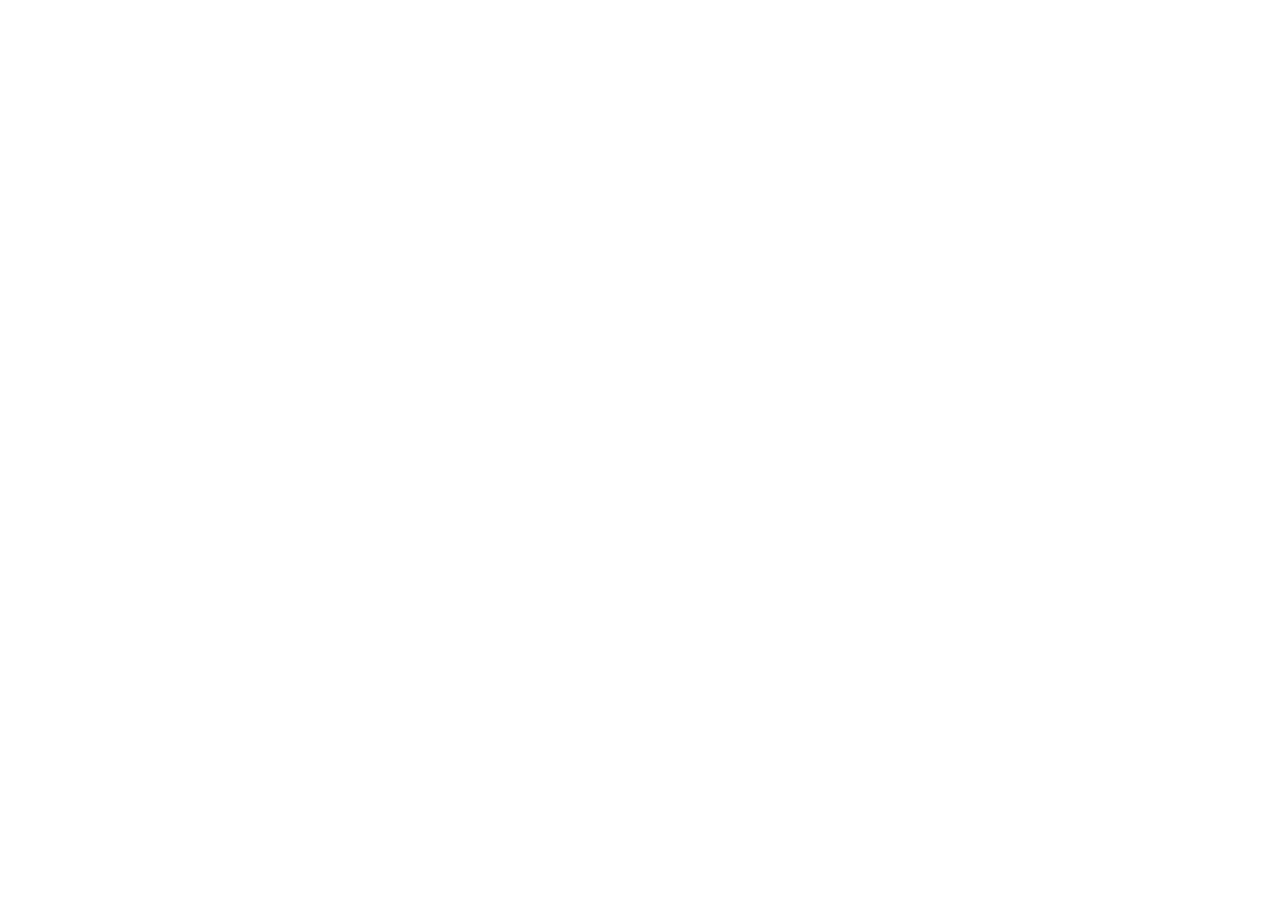
==== MyProjects/index.html @ 21068a27 "Add files via upload" ====
<!DOCTYPE html>
<html lang="en">

<head>
    <meta charset="UTF-8">
    <meta name="viewport" content="width=device-width, initial-scale=1.0">
    <link rel="stylesheet" href="./landPage/css/style.css">
    <title>aulafernando</title>
</head>

<body>


    <div id="abou-container">



    </div>
    <!--sigma sigma sigma sigma sigma sigma sigma sigma sigma sigma sigma sigma sigma sigma sigma sigma sigma sigma sigma sigma -->
    <div id="form-container">



    </div>



</body>

</html>
---- MyProjects/landPage/css/style.css ----
* {
    font-family: Verdana, Geneva, Tahoma, sans-serif;
}
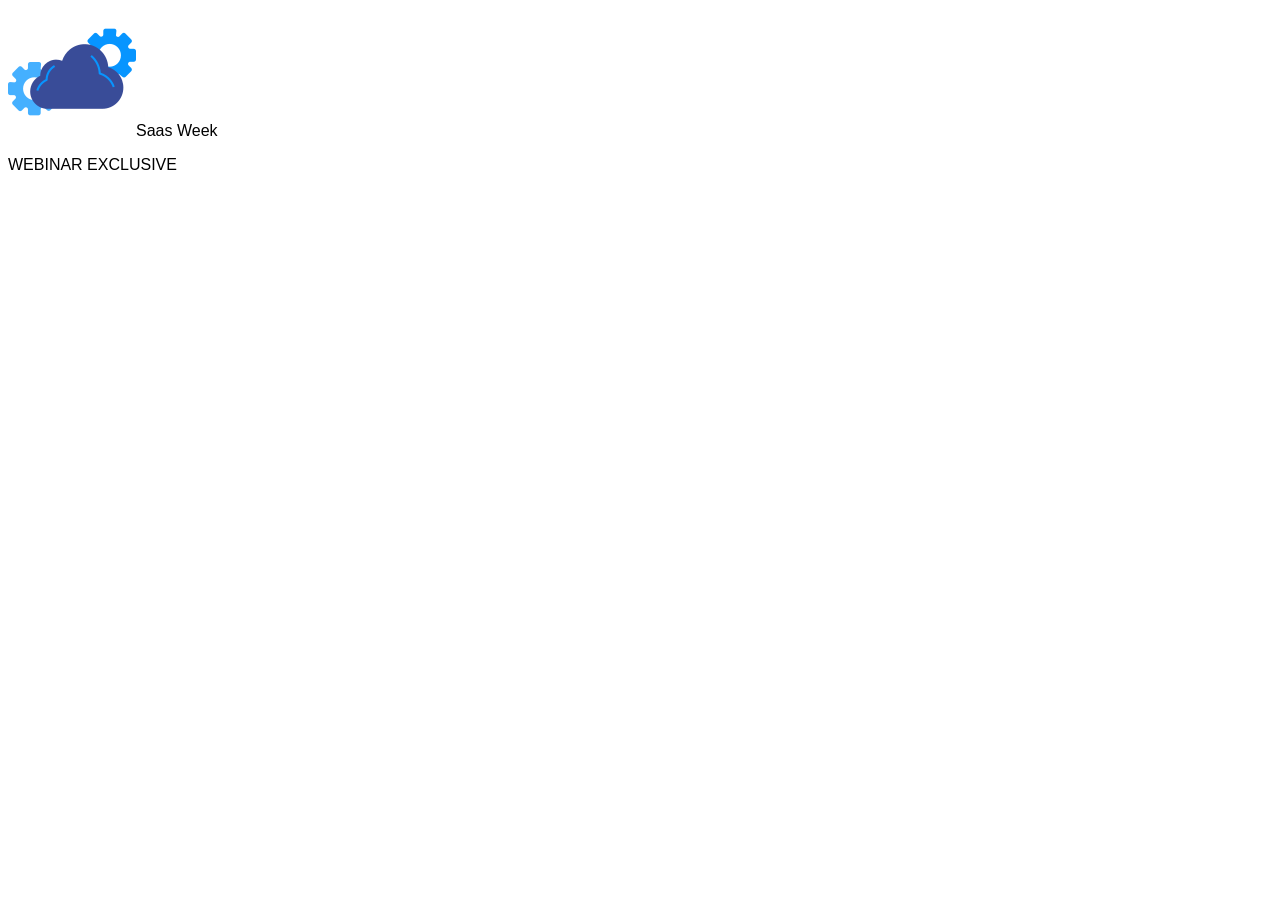
==== commit 53d2b12b: "Add files via upload" ====
--- a/MyProjects/index.html
+++ b/MyProjects/index.html
@@ -10,13 +10,18 @@
 
 <body>
 
+    <!--sigma sigma sigma sigma sigma sigma sigma sigma sigma sigma sigma sigma sigma sigma sigma sigma sigma sigma sigma sigma -->
 
-    <div id="abou-container">
+    <div id="about-container">
+        <div id="brand">
+            <img src="./landPage/img/saasweeklogo.png" <h1>Saas Week</h1>
+        </div>
+        <p id="exclusive">WEBINAR EXCLUSIVE</p>
+    </div>
 
 
+    <!--sigma sigma sigma sigma sigma sigma sigma sigma sigma sigma sigma sigma sigma sigma sigma sigma sigma sigma sigma sigma -->
 
-    </div>
-    <!--sigma sigma sigma sigma sigma sigma sigma sigma sigma sigma sigma sigma sigma sigma sigma sigma sigma sigma sigma sigma -->
     <div id="form-container">
 
 
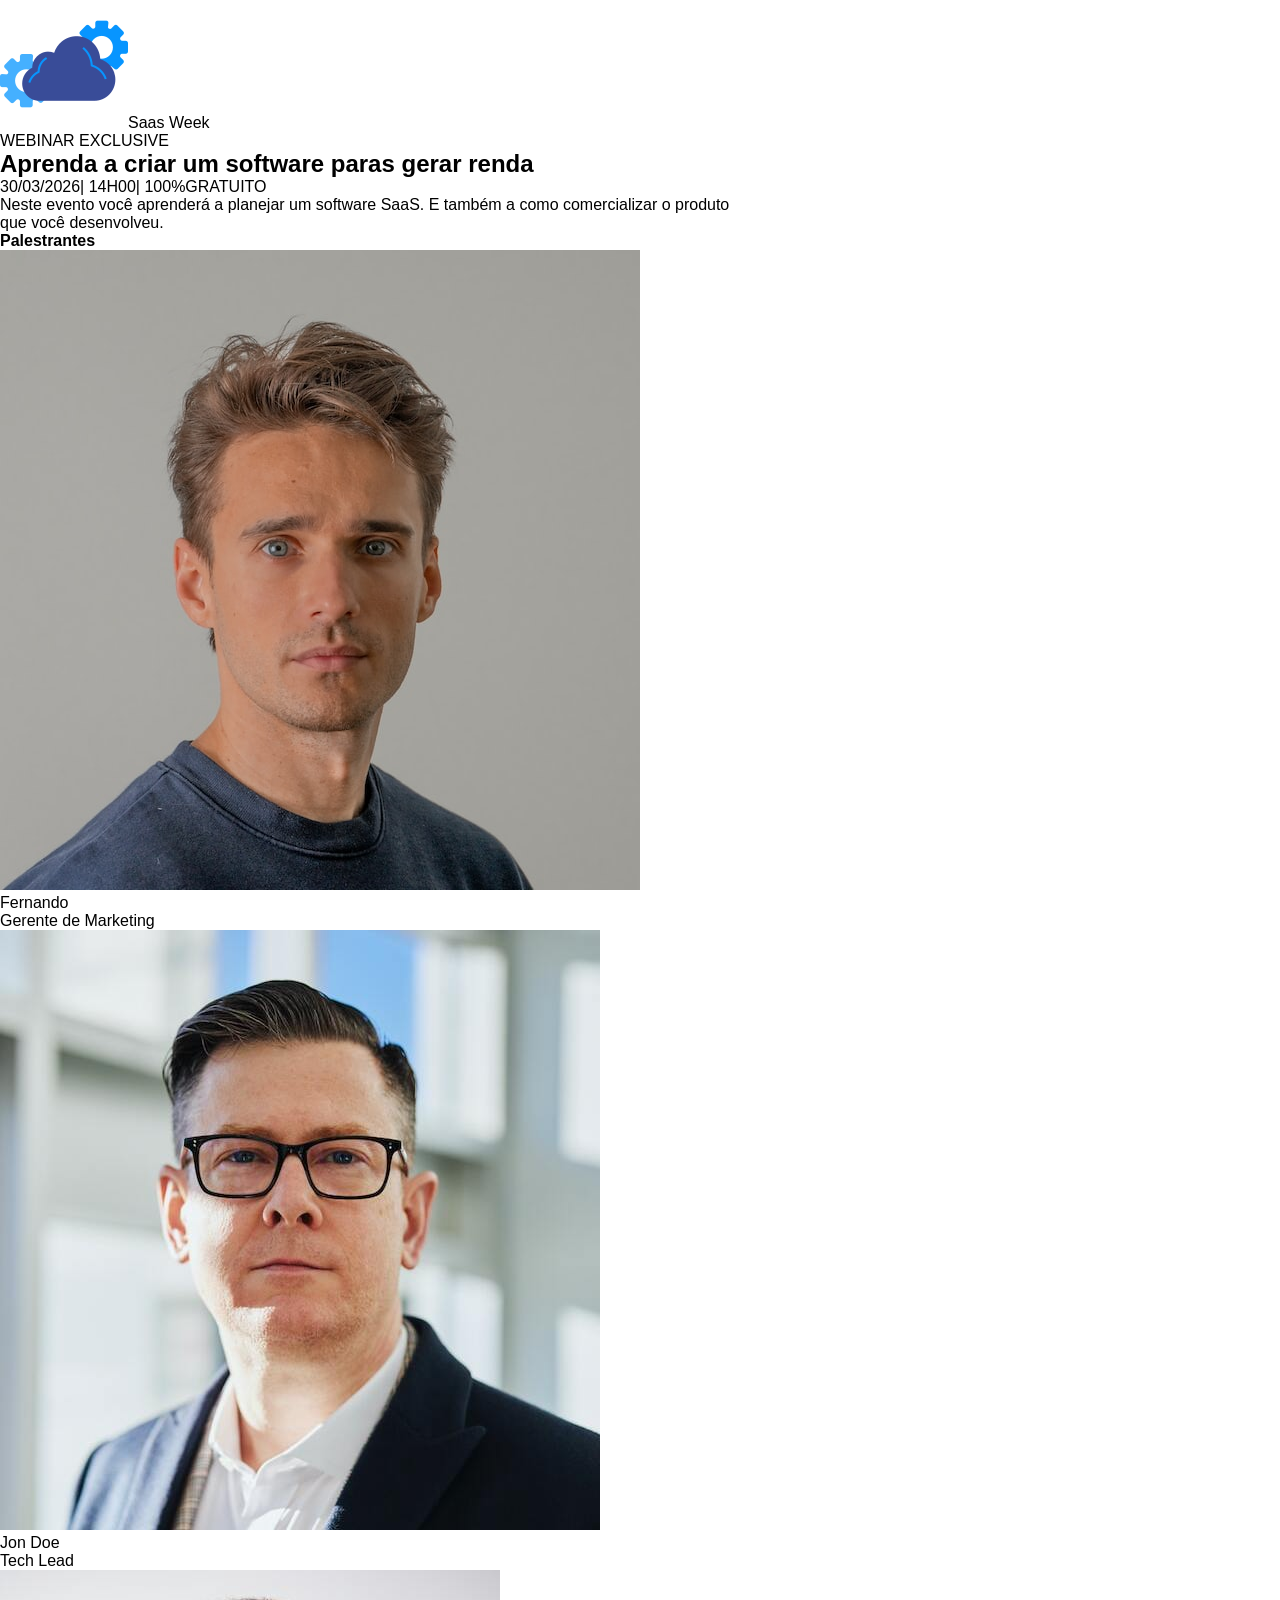
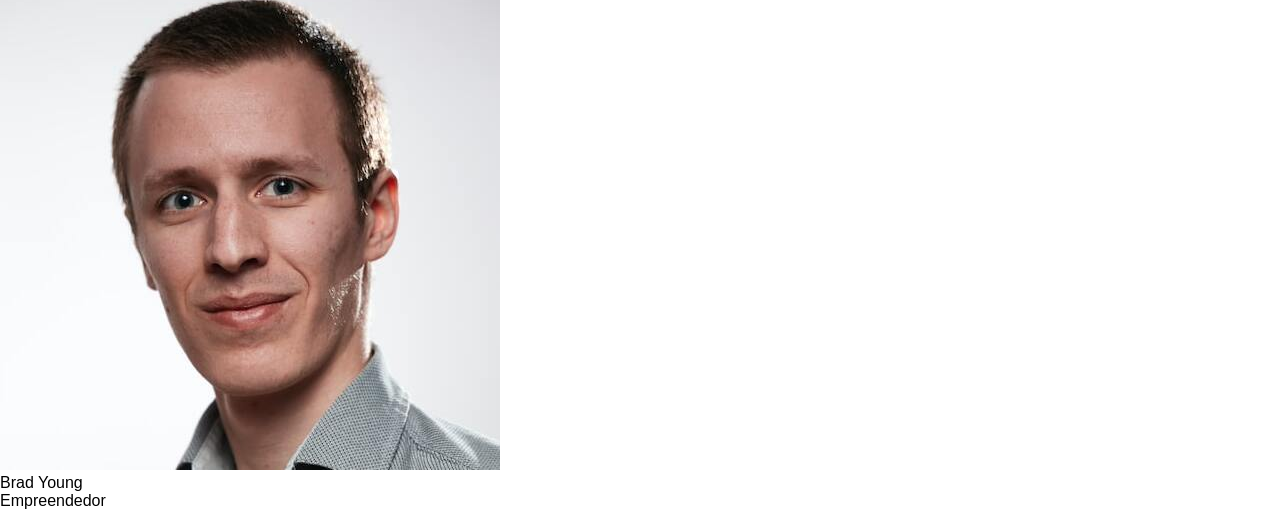
==== commit 54396193: "Add files via upload" ====
--- a/MyProjects/index.html
+++ b/MyProjects/index.html
@@ -16,7 +16,39 @@
         <div id="brand">
             <img src="./landPage/img/saasweeklogo.png" <h1>Saas Week</h1>
         </div>
+
         <p id="exclusive">WEBINAR EXCLUSIVE</p>
+
+        <h2>Aprenda a criar um software paras gerar renda</h2>
+
+        <p id="date">30/03/2026| 14H00| 100%GRATUITO</p>
+        <p id="description">Neste evento você aprenderá a planejar um
+            software SaaS. E também a como comercializar o produto que você desenvolveu.</P>
+        <h4>Palestrantes</h4>
+        <div id="users-container">
+            <div class="user-card">
+                <img src="./landPage/img/user_1.jpg" alt="Palestrante 1">
+                <p class="user-name">Fernando</p>
+                <p class="user-role">Gerente de Marketing</p>
+
+            </div>
+
+            <div class="user-card">
+                <img src="./landPage/img/user_2.jpg" alt="Palestrante 2">
+                <p class="user-name">Jon Doe</p>
+                <p class="user-role">Tech Lead</p>
+
+            </div>
+
+            <div class="user-card">
+                <img src="./landPage/img/user_3.jpg" alt="Palestrante 3">
+                <p class="user-name">Brad Young</p>
+                <p class="user-role">Empreendedor</p>
+
+            </div>
+
+        </div>
+
     </div>
 
 
--- a/MyProjects/landPage/css/style.css
+++ b/MyProjects/landPage/css/style.css
@@ -1,3 +1,19 @@
 * {
     font-family: Verdana, Geneva, Tahoma, sans-serif;
+    margin: 0;
+    padding: 0;
+    box-sizing: border-box;
+}
+
+body {
+    display: flex;
+    flex-wrap: wrap;
+}
+
+#about-container {
+    flex: 1.4;
+}
+
+#form-container {
+    flex: 1;
 }
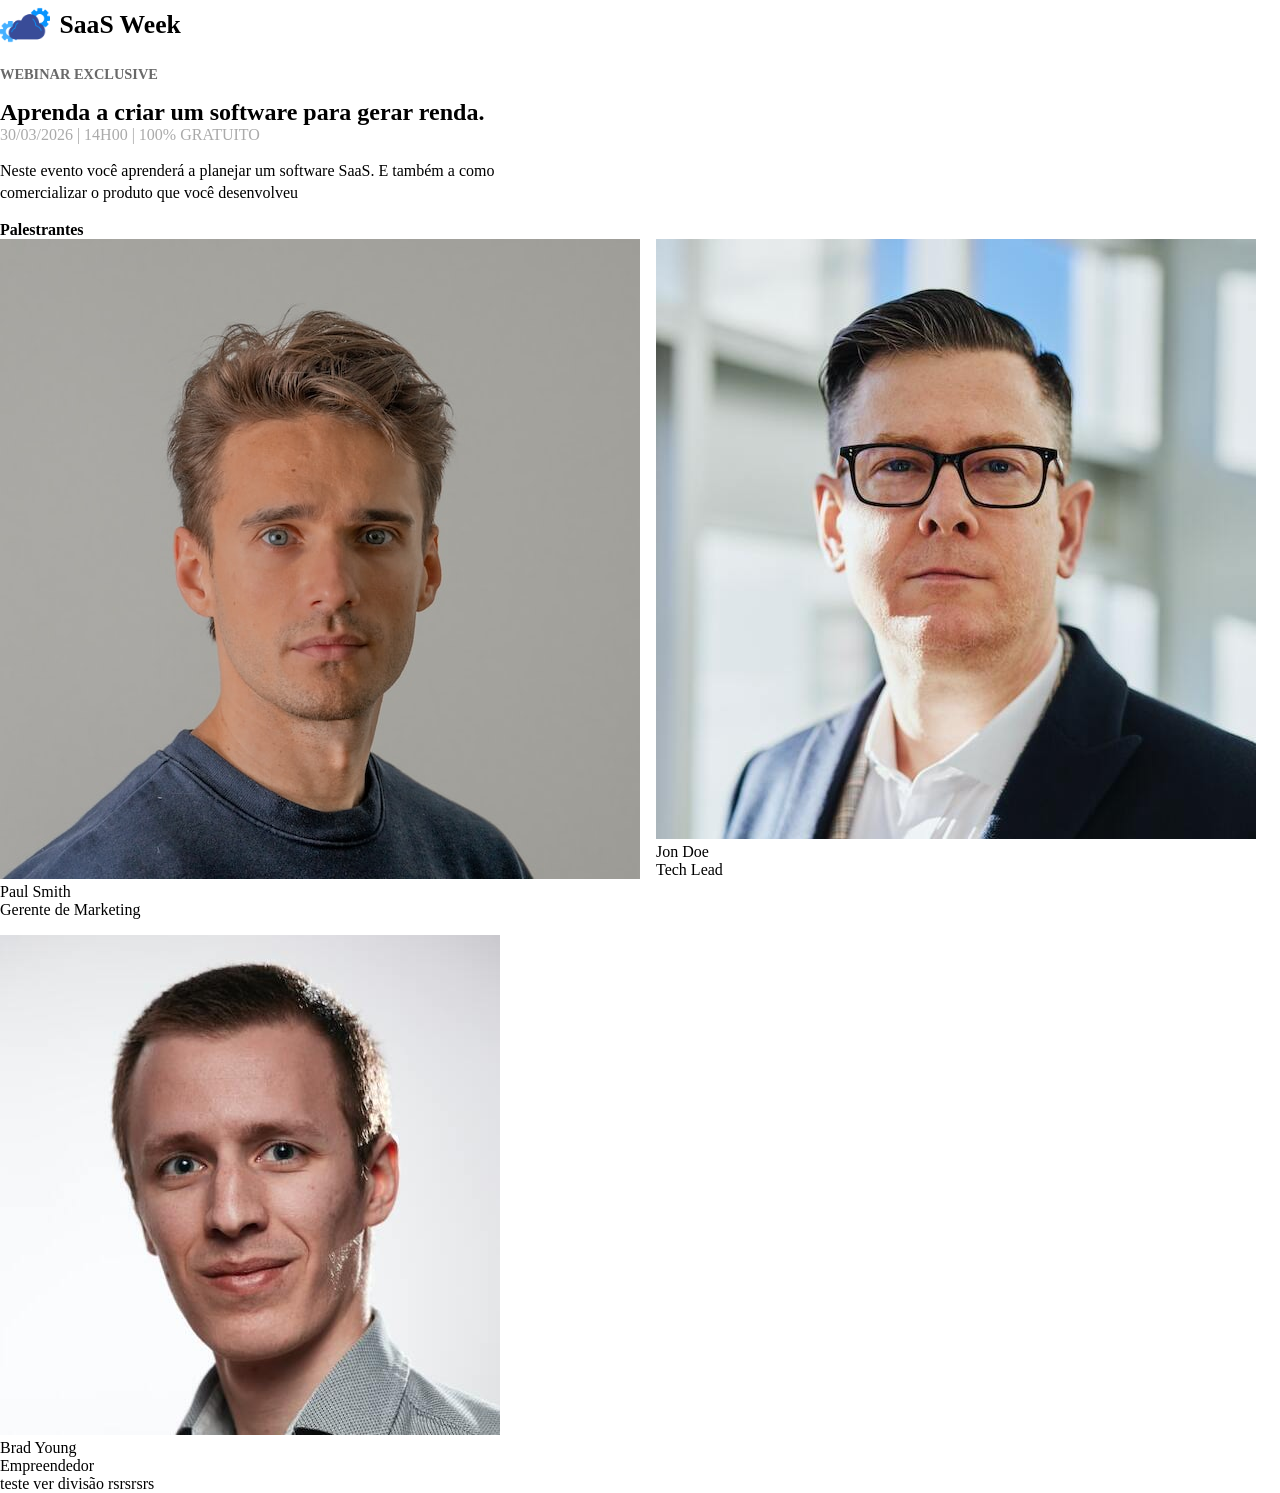
==== commit 587fcc19: "Add files via upload" ====
--- a/MyProjects/index.html
+++ b/MyProjects/index.html
@@ -4,63 +4,55 @@
 <head>
     <meta charset="UTF-8">
     <meta name="viewport" content="width=device-width, initial-scale=1.0">
+    <title>Webinar de TI</title>
     <link rel="stylesheet" href="./landPage/css/style.css">
-    <title>aulafernando</title>
 </head>
 
 <body>
-
-    <!--sigma sigma sigma sigma sigma sigma sigma sigma sigma sigma sigma sigma sigma sigma sigma sigma sigma sigma sigma sigma -->
-
     <div id="about-container">
         <div id="brand">
-            <img src="./landPage/img/saasweeklogo.png" <h1>Saas Week</h1>
+            <img src="./landPage/img/saasweeklogo.png" alt="imagem não encontrada">
+            <h1>SaaS Week</h1>
         </div>
+        <p id="exclusive"> WEBINAR EXCLUSIVE</p>
+        <h2>Aprenda a criar um software para gerar renda.</h2>
+        <p id="date">30/03/2026 | 14h00 | 100% gratuito</p>
+        <p id="description">Neste evento você aprenderá a planejar um software SaaS. E também a como comercializar o
+            produto que você desenvolveu</p>
 
-        <p id="exclusive">WEBINAR EXCLUSIVE</p>
-
-        <h2>Aprenda a criar um software paras gerar renda</h2>
-
-        <p id="date">30/03/2026| 14H00| 100%GRATUITO</p>
-        <p id="description">Neste evento você aprenderá a planejar um
-            software SaaS. E também a como comercializar o produto que você desenvolveu.</P>
         <h4>Palestrantes</h4>
         <div id="users-container">
             <div class="user-card">
-                <img src="./landPage/img/user_1.jpg" alt="Palestrante 1">
-                <p class="user-name">Fernando</p>
-                <p class="user-role">Gerente de Marketing</p>
-
+                <img src="./landPage/img/user_1.jpg" alt="Imagem do palestrante não encontrada.">
+                <p class="user-name"> Paul Smith </p>
+                <p class="user-role"> Gerente de Marketing</p>
+            </div>
+            <div class="user-card">
+                <img src="./landPage/img/user_2.jpg" alt="Imagem do palestrante não encontrada.">
+                <p class="user-name"> Jon Doe </p>
+                <p class="user-role"> Tech Lead </p>
+            </div>
+            <div class="user-card">
+                <img src="./landPage/img/user_3.jpg" alt="Imagem do palestrante não encontrada.">
+                <p class="user-name"> Brad Young </p>
+                <p class="user-role"> Empreendedor </p>
             </div>
 
-            <div class="user-card">
-                <img src="./landPage/img/user_2.jpg" alt="Palestrante 2">
-                <p class="user-name">Jon Doe</p>
-                <p class="user-role">Tech Lead</p>
 
-            </div>
-
-            <div class="user-card">
-                <img src="./landPage/img/user_3.jpg" alt="Palestrante 3">
-                <p class="user-name">Brad Young</p>
-                <p class="user-role">Empreendedor</p>
-
-            </div>
 
         </div>
 
-    </div>
 
 
-    <!--sigma sigma sigma sigma sigma sigma sigma sigma sigma sigma sigma sigma sigma sigma sigma sigma sigma sigma sigma sigma -->
-
-    <div id="form-container">
 
 
 
     </div>
 
 
+    <!--**********************FORM CONTAINER**********************-->
+
+    <div id="form-container"> teste ver divisão rsrsrsrs</div>
 
 </body>
 
--- a/MyProjects/landPage/css/style.css
+++ b/MyProjects/landPage/css/style.css
@@ -1,5 +1,5 @@
 * {
-    font-family: Verdana, Geneva, Tahoma, sans-serif;
+    font-family: 'Times New Roman', Times, serif;
     margin: 0;
     padding: 0;
     box-sizing: border-box;
@@ -10,10 +10,73 @@
     flex-wrap: wrap;
 }
 
-#about-container {
+#aboutcontainer {
     flex: 1.4;
+    padding: 2rem 4rem;
 }
 
-#form-container {
+#aboutcontainer h2{
+    font-size: 2.4rem;
+    max-width: 500px;
+    margin-bottom: 1rem;
+}
+
+#aboutcontainer h4{
+    font-size: 1.4rem;
+    margin-bottom: 1rem;
+}
+
+
+#formcontainer {
     flex: 1;
-}+}
+
+#brand{
+    display: flex;
+    align-items: center;
+    font-size: 0.8rem;
+    margin-bottom: 1rem;
+}
+
+#brand img{
+    height: 50px;
+    margin-right: 0.6rem;
+}
+
+#exclusive {
+    text-transform: uppercase;
+    color: dimgray;
+    margin-bottom: 1rem;
+    font-size: 0.9rem;
+    font-weight: bold;
+}
+
+#date {
+    text-transform: uppercase;
+    color: #aaa;
+    margin-bottom: 1rem;
+}
+
+#description {
+    max-width: 500px;
+    margin-bottom: 1rem;
+    line-height: 1.4rem;
+}
+
+#users-container {
+    display: flex;
+    flex-wrap: wrap;
+    gap: 1rem;
+}
+
+#user-card {
+    border: 2px solid #ccc;
+    padding: 1rem;
+    max-width: 180px;
+    align-items: center;
+}
+
+#user-card img {
+    max-width: 120px;
+    
+}
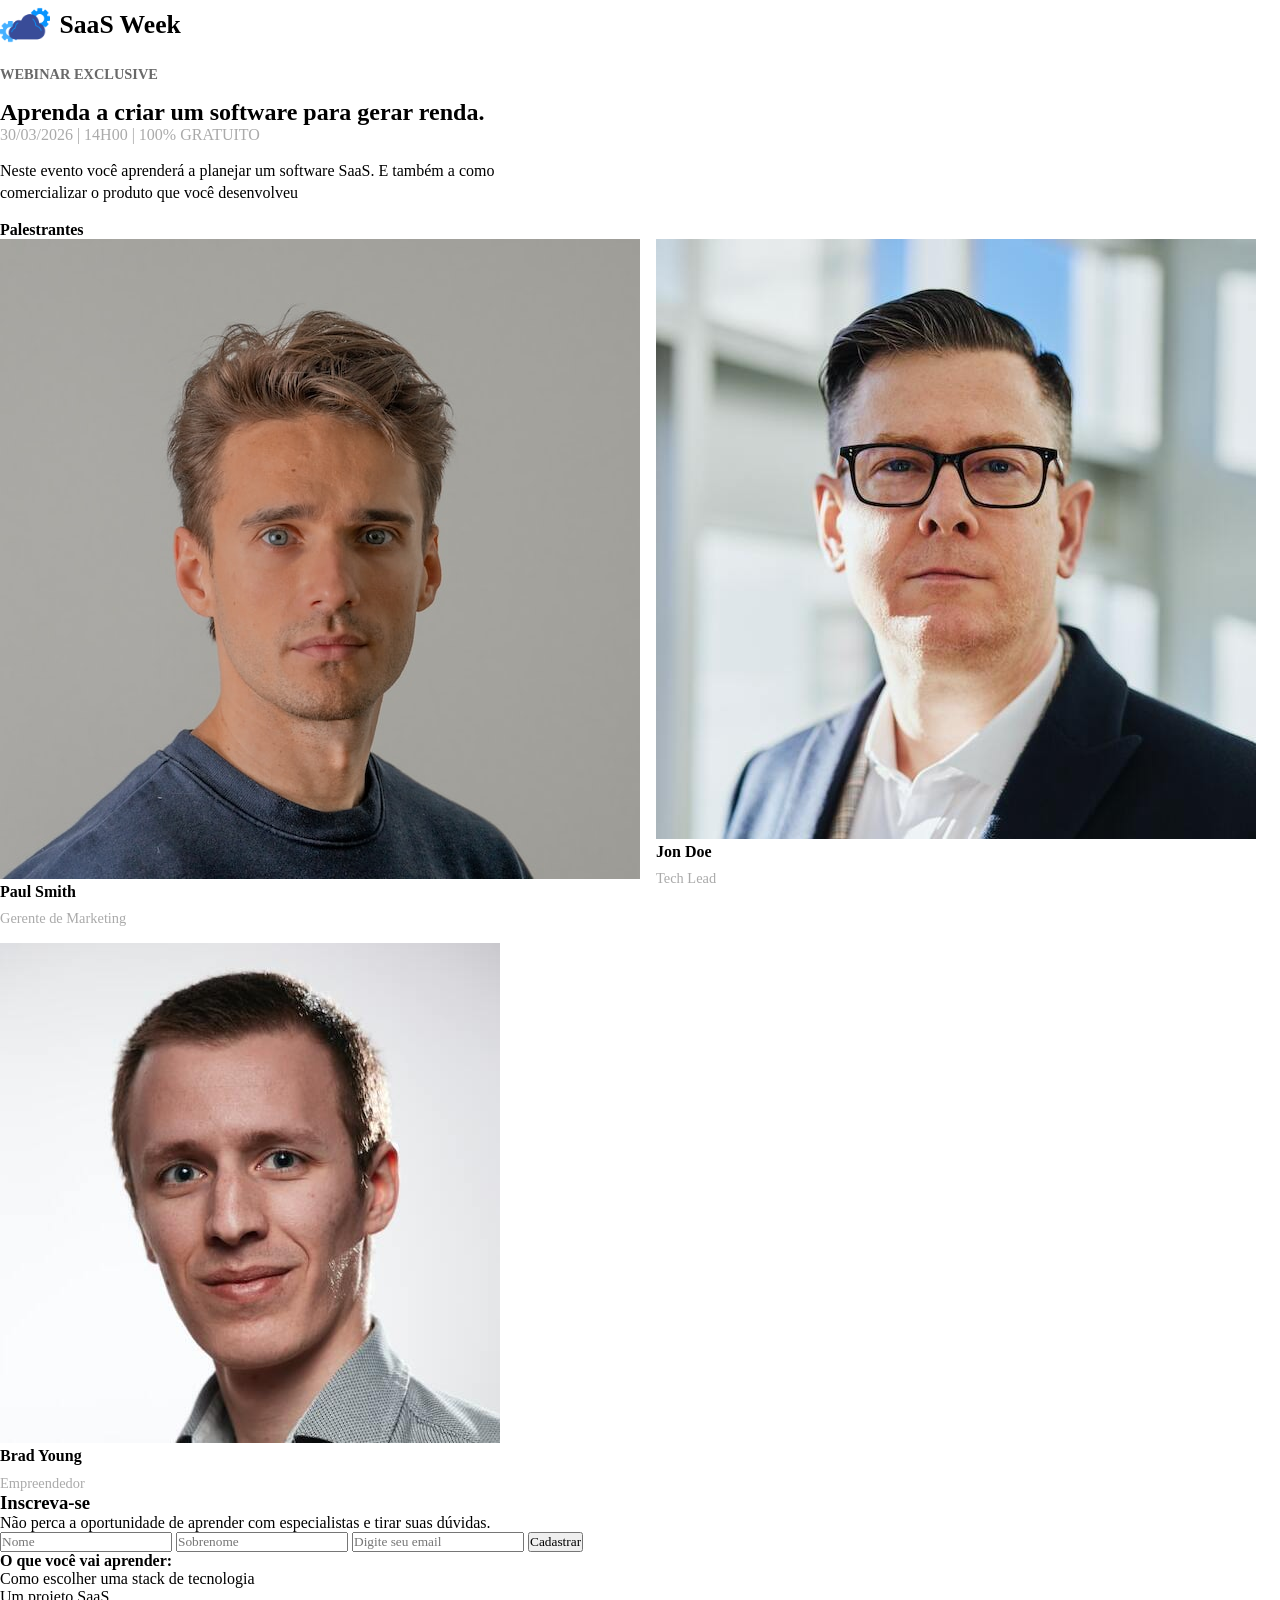
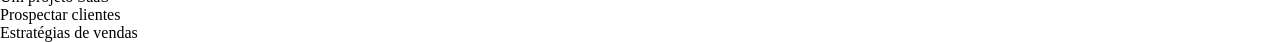
==== commit 4ad053a9: "Update index.html" ====
--- a/MyProjects/index.html
+++ b/MyProjects/index.html
@@ -9,51 +9,93 @@
 </head>
 
 <body>
+
+    <!--**********************************ABOUT CONTAINER**********************************-->
+
     <div id="about-container">
+
+        <!--**********************************IMAGEM SAAS WEEK**********************************-->
+
         <div id="brand">
             <img src="./landPage/img/saasweeklogo.png" alt="imagem não encontrada">
             <h1>SaaS Week</h1>
         </div>
+
+        <!--**********************************INFORMAÇÕES DO EVENTO SAAS**********************************-->
+
         <p id="exclusive"> WEBINAR EXCLUSIVE</p>
         <h2>Aprenda a criar um software para gerar renda.</h2>
         <p id="date">30/03/2026 | 14h00 | 100% gratuito</p>
         <p id="description">Neste evento você aprenderá a planejar um software SaaS. E também a como comercializar o
             produto que você desenvolveu</p>
 
+        <!--**********************************PALESTRANTES**********************************-->
+
         <h4>Palestrantes</h4>
         <div id="users-container">
+
             <div class="user-card">
                 <img src="./landPage/img/user_1.jpg" alt="Imagem do palestrante não encontrada.">
                 <p class="user-name"> Paul Smith </p>
                 <p class="user-role"> Gerente de Marketing</p>
             </div>
+
             <div class="user-card">
                 <img src="./landPage/img/user_2.jpg" alt="Imagem do palestrante não encontrada.">
                 <p class="user-name"> Jon Doe </p>
                 <p class="user-role"> Tech Lead </p>
             </div>
+
             <div class="user-card">
                 <img src="./landPage/img/user_3.jpg" alt="Imagem do palestrante não encontrada.">
                 <p class="user-name"> Brad Young </p>
                 <p class="user-role"> Empreendedor </p>
             </div>
 
-
-
         </div>
-
-
-
-
-
 
     </div>
 
 
-    <!--**********************FORM CONTAINER**********************-->
+    <!--**********************************FORM CONTAINER**********************************-->
 
-    <div id="form-container"> teste ver divisão rsrsrsrs</div>
+    <div id="form-container">
+
+        <!--**********************************INSCRIÇÃO**********************************-->
+
+        <div id="form-inner">
+            <h3>Inscreva-se</h3>
+            <p>Não perca a oportunidade de aprender com especialistas e tirar suas dúvidas.</p>
+
+            <div id="register-form">
+
+                <!--**********************************FORMULÁRIO PARA INSCRIÇÃO**********************************-->
+
+                <div id="name-container">
+                    <input type="text" name="name" id="name" placeholder="Nome">
+                    <input type="text" name="lastname" id="lastname" placeholder="Sobrenome">
+                    <input type="email" name="email" id="email" placeholder="Digite seu email">
+                    <input type="submit" value="Cadastrar">
+                </div>
+
+                <!--**********************************BENEFÍCIOS DO EVENTO SAAS**********************************-->
+
+                <div id="benefits">
+                    <h4>O que você vai aprender:</h4>
+                    <ul>
+                        <li>Como escolher uma stack de tecnologia</li>
+                        <li>Um projeto SaaS</li>
+                        <li>Prospectar clientes</li>
+                        <li>Estratégias de vendas</li>
+                    </ul>
+                </div>
+
+            </div>
+
+        </div>
+
+    </div>
 
 </body>
 
-</html>+</html>
--- a/MyProjects/landPage/css/style.css
+++ b/MyProjects/landPage/css/style.css
@@ -78,5 +78,16 @@
 
 #user-card img {
     max-width: 120px;
-    
+    border-radius: 50%;
+    margin-bottom: 1rem;
 }
+
+.user-name {
+    font-weight: bold;
+    margin-bottom: 0.6rem;
+}
+
+.user-role {
+    color: #aaa;
+    font-size: 0.9rem;
+}
